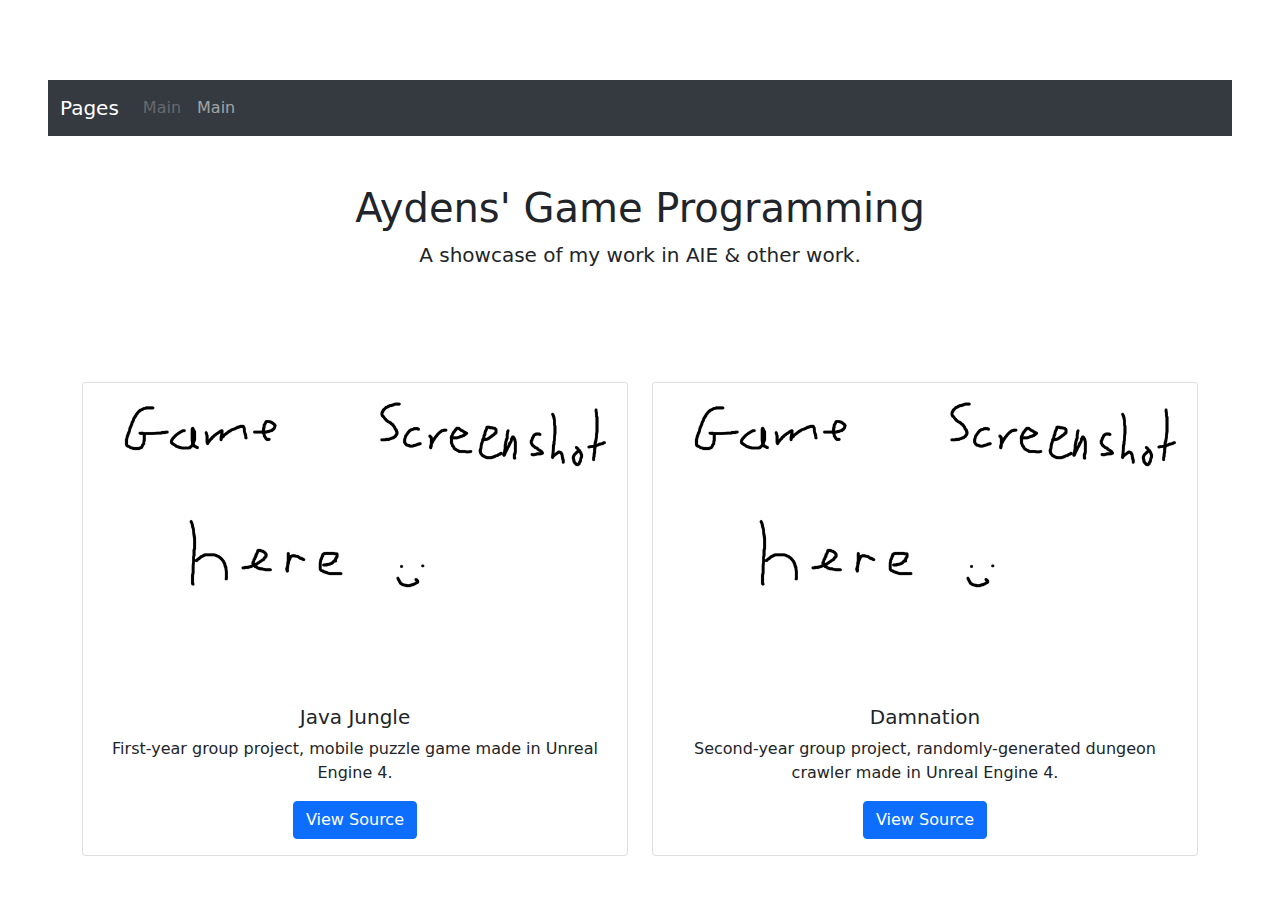
==== index.html @ 4dc9253e "Git migration" ====
<!doctype html>
<html lang="en">
  <head>
    <meta charset="utf-8">
    <meta name="viewport" content="width=device-width, initial-scale=1">
    <meta name="description" content="">
    <meta name="author" content="Ayden Rolfe // Bootstrap">
    <title>Aydens' Showcase</title>

    

    <!-- Bootstrap core CSS -->
<link href="css/bootstrap.min.css" rel="stylesheet">

    <style>
      .bd-placeholder-img {
        font-size: 1.125rem;
        text-anchor: middle;
        -webkit-user-select: none;
        -moz-user-select: none;
        -ms-user-select: none;
        user-select: none;
      }

      @media (min-width: 768px) {
        .bd-placeholder-img-lg {
          font-size: 3.5rem;
        }
      }
    </style>

    
    <!-- Custom styles for this template -->
    <link href="starter-template.css" rel="stylesheet">
  </head>
  <body>
    
<nav class="navbar navbar-expand-md navbar-dark bg-dark sticky-top">
  <div class="container-fluid">
    <a class="navbar-brand" href="#">Pages</a>
    <button class="navbar-toggler" type="button" data-toggle="collapse" data-target="#navbarsExampleDefault" aria-controls="navbarsExampleDefault" aria-expanded="false" aria-label="Toggle navigation">
      <span class="navbar-toggler-icon"></span>
    </button>

    <div class="collapse navbar-collapse" id="navbarsExampleDefault">
      <ul class="navbar-nav mr-auto mb-2 mb-md-0">
        <li class="nav-item active">
          <a class="nav-link disabled" aria-current="page" aria-disabled="true" href="#">Main</a>
        </li>
        <li class="nav-item active">
          <a class="nav-link" aria-current="page" aria-disabled="true" href="#">Main</a>
        </li>
      </ul>
    </div>
  </div>
</nav>

<main class="container">

  <div class="starter-template text-center py-5 px-3">
    <h1>Aydens' Game Programming</h1>
    <p class="lead">A showcase of my work in AIE & other work.</p>
  </div>

<div class="row">
	<div class="col-sm-6">
	<div class="card text-center mx-auto m-5" style="width: 20;">
		<img src="content/java_jungle.png" class="card-img-top" alt = "Image could not be loaded...">
		<div class="card-body">
			<h5 class="card-title">Java Jungle</h5>
			<p class="card-text">First-year group project, mobile puzzle game made in Unreal Engine 4.</p>
			<a href="#" class="btn btn-primary">View Source</a>
		</div>
	</div>
	</div>
	
	<div class="col-sm-6">
    <div class="card text-center mx-auto m-5" style="width: 20;">
		<img src="content/java_jungle.png" class="card-img-top" alt = "Image could not be loaded...">
		<div class="card-body">
			<h5 class="card-title">Damnation</h5>
			<p class="card-text">Second-year group project, randomly-generated dungeon crawler made in Unreal Engine 4.</p>
			<a href="#" class="btn btn-primary">View Source</a>
		</div>
	</div>
	</div>
	
</div>

</main><!-- /.container -->


    <script src="js/bootstrap.bundle.min.js"></script>

      
  </body>
</html>
---- starter-template.css ----
body {
  padding-top: 5rem;
  padding-left: 3rem;
  padding-right: 3rem;
}
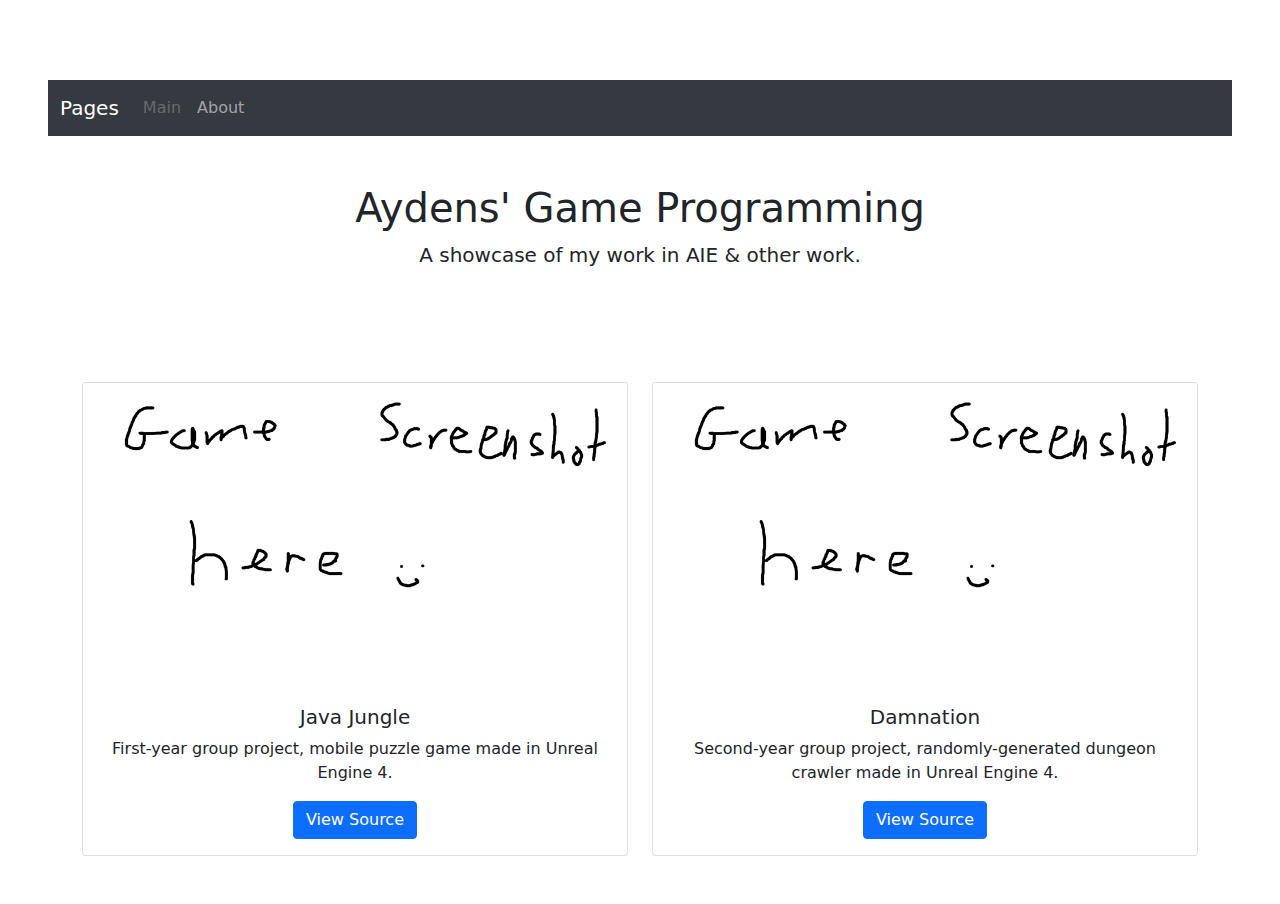
==== commit 807fcce8: "Update index.html" ====
--- a/index.html
+++ b/index.html
@@ -48,7 +48,7 @@
           <a class="nav-link disabled" aria-current="page" aria-disabled="true" href="#">Main</a>
         </li>
         <li class="nav-item active">
-          <a class="nav-link" aria-current="page" aria-disabled="true" href="#">Main</a>
+          <a class="nav-link" aria-current="page" aria-disabled="true" href="#">About</a>
         </li>
       </ul>
     </div>
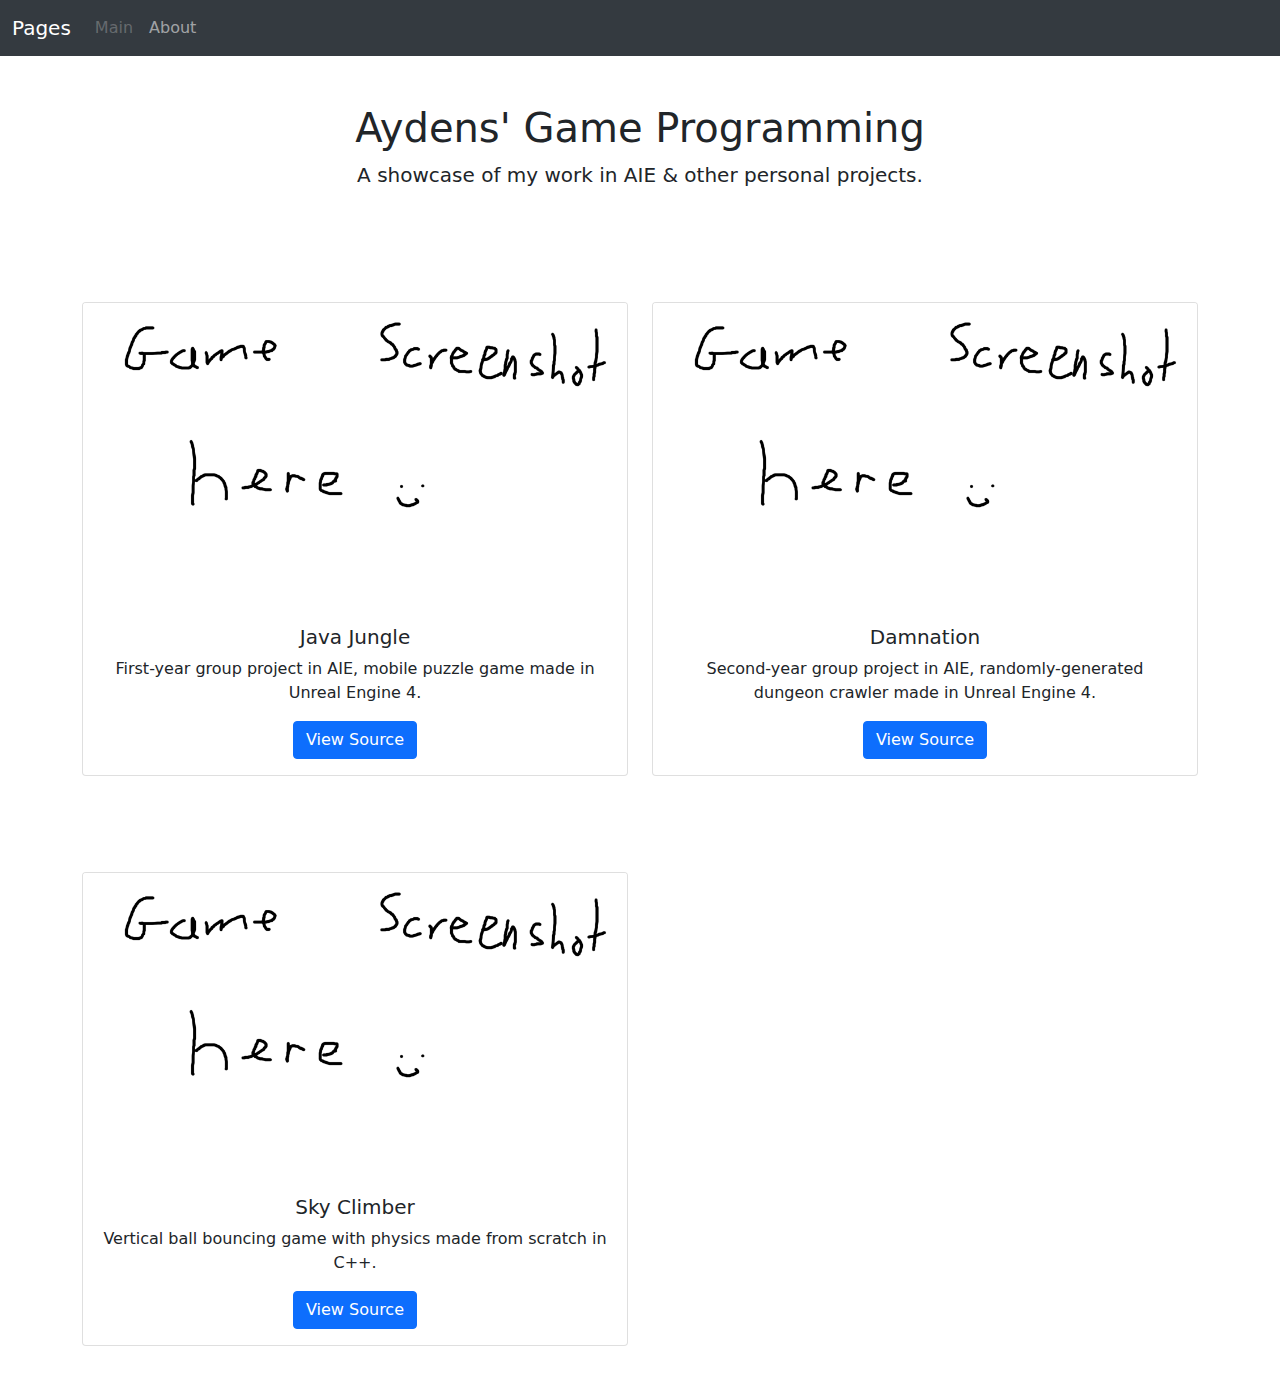
==== commit 7da2a0c0: "Added about page & physics project" ====
--- a/index.html
+++ b/index.html
@@ -59,7 +59,7 @@
 
   <div class="starter-template text-center py-5 px-3">
     <h1>Aydens' Game Programming</h1>
-    <p class="lead">A showcase of my work in AIE & other work.</p>
+    <p class="lead">A showcase of my work in AIE & other personal projects.</p>
   </div>
 
 <div class="row">
@@ -68,7 +68,7 @@
 		<img src="content/java_jungle.png" class="card-img-top" alt = "Image could not be loaded...">
 		<div class="card-body">
 			<h5 class="card-title">Java Jungle</h5>
-			<p class="card-text">First-year group project, mobile puzzle game made in Unreal Engine 4.</p>
+			<p class="card-text">First-year group project in AIE, mobile puzzle game made in Unreal Engine 4.</p>
 			<a href="#" class="btn btn-primary">View Source</a>
 		</div>
 	</div>
@@ -79,7 +79,18 @@
 		<img src="content/java_jungle.png" class="card-img-top" alt = "Image could not be loaded...">
 		<div class="card-body">
 			<h5 class="card-title">Damnation</h5>
-			<p class="card-text">Second-year group project, randomly-generated dungeon crawler made in Unreal Engine 4.</p>
+			<p class="card-text">Second-year group project in AIE, randomly-generated dungeon crawler made in Unreal Engine 4.</p>
+			<a href="#" class="btn btn-primary">View Source</a>
+		</div>
+	</div>
+	</div>
+	
+	<div class="col-sm-6">
+    <div class="card text-center mx-auto m-5" style="width: 20;">
+		<img src="content/java_jungle.png" class="card-img-top" alt = "Image could not be loaded...">
+		<div class="card-body">
+			<h5 class="card-title">Sky Climber</h5>
+			<p class="card-text">Vertical ball bouncing game with physics made from scratch in C++.</p>
 			<a href="#" class="btn btn-primary">View Source</a>
 		</div>
 	</div>
--- a/starter-template.css
+++ b/starter-template.css
@@ -1,5 +1,5 @@
 body {
-  padding-top: 5rem;
-  padding-left: 3rem;
-  padding-right: 3rem;
+  padding-top: 0rem;
+  padding-left: 0rem;
+  padding-right: 0rem;
 }
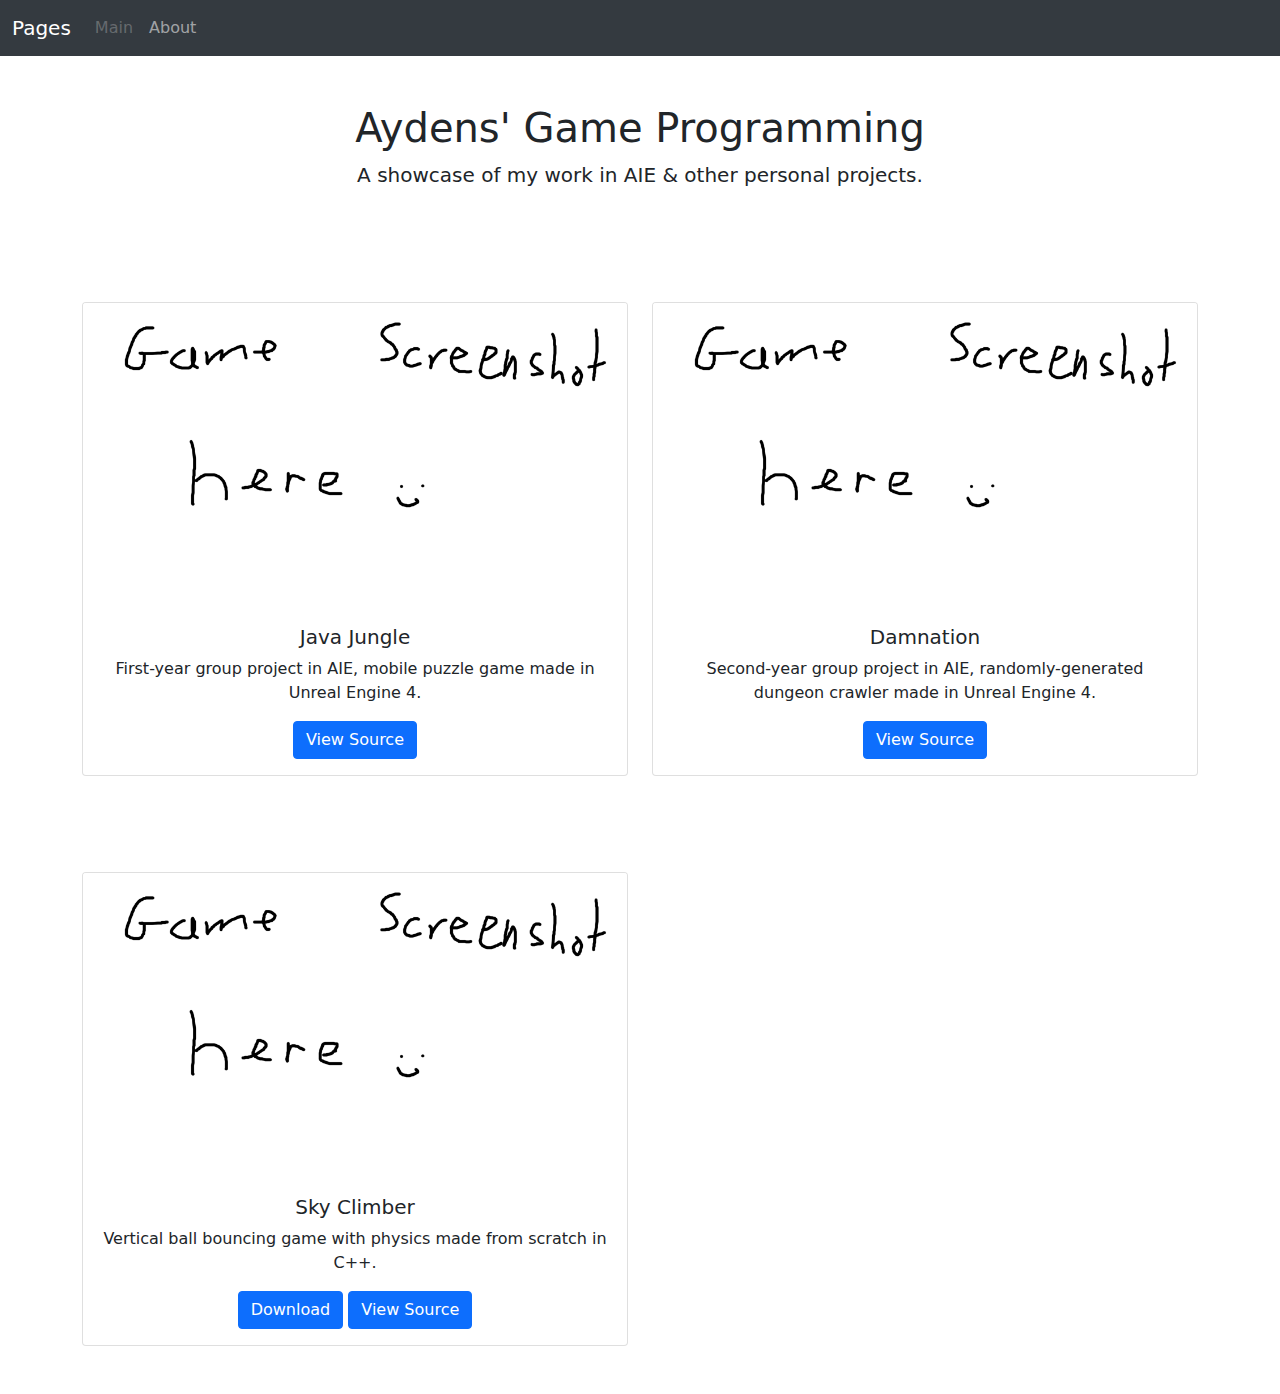
==== commit fdb32287: "Added Sky Climber build" ====
--- a/index.html
+++ b/index.html
@@ -91,7 +91,8 @@
 		<div class="card-body">
 			<h5 class="card-title">Sky Climber</h5>
 			<p class="card-text">Vertical ball bouncing game with physics made from scratch in C++.</p>
-			<a href="#" class="btn btn-primary">View Source</a>
+			<a href="#" class="btn btn-primary">Download</a>
+			<a href="/project-builds/SkyClimber.zip" download class="btn btn-primary">View Source</a>
 		</div>
 	</div>
 	</div>
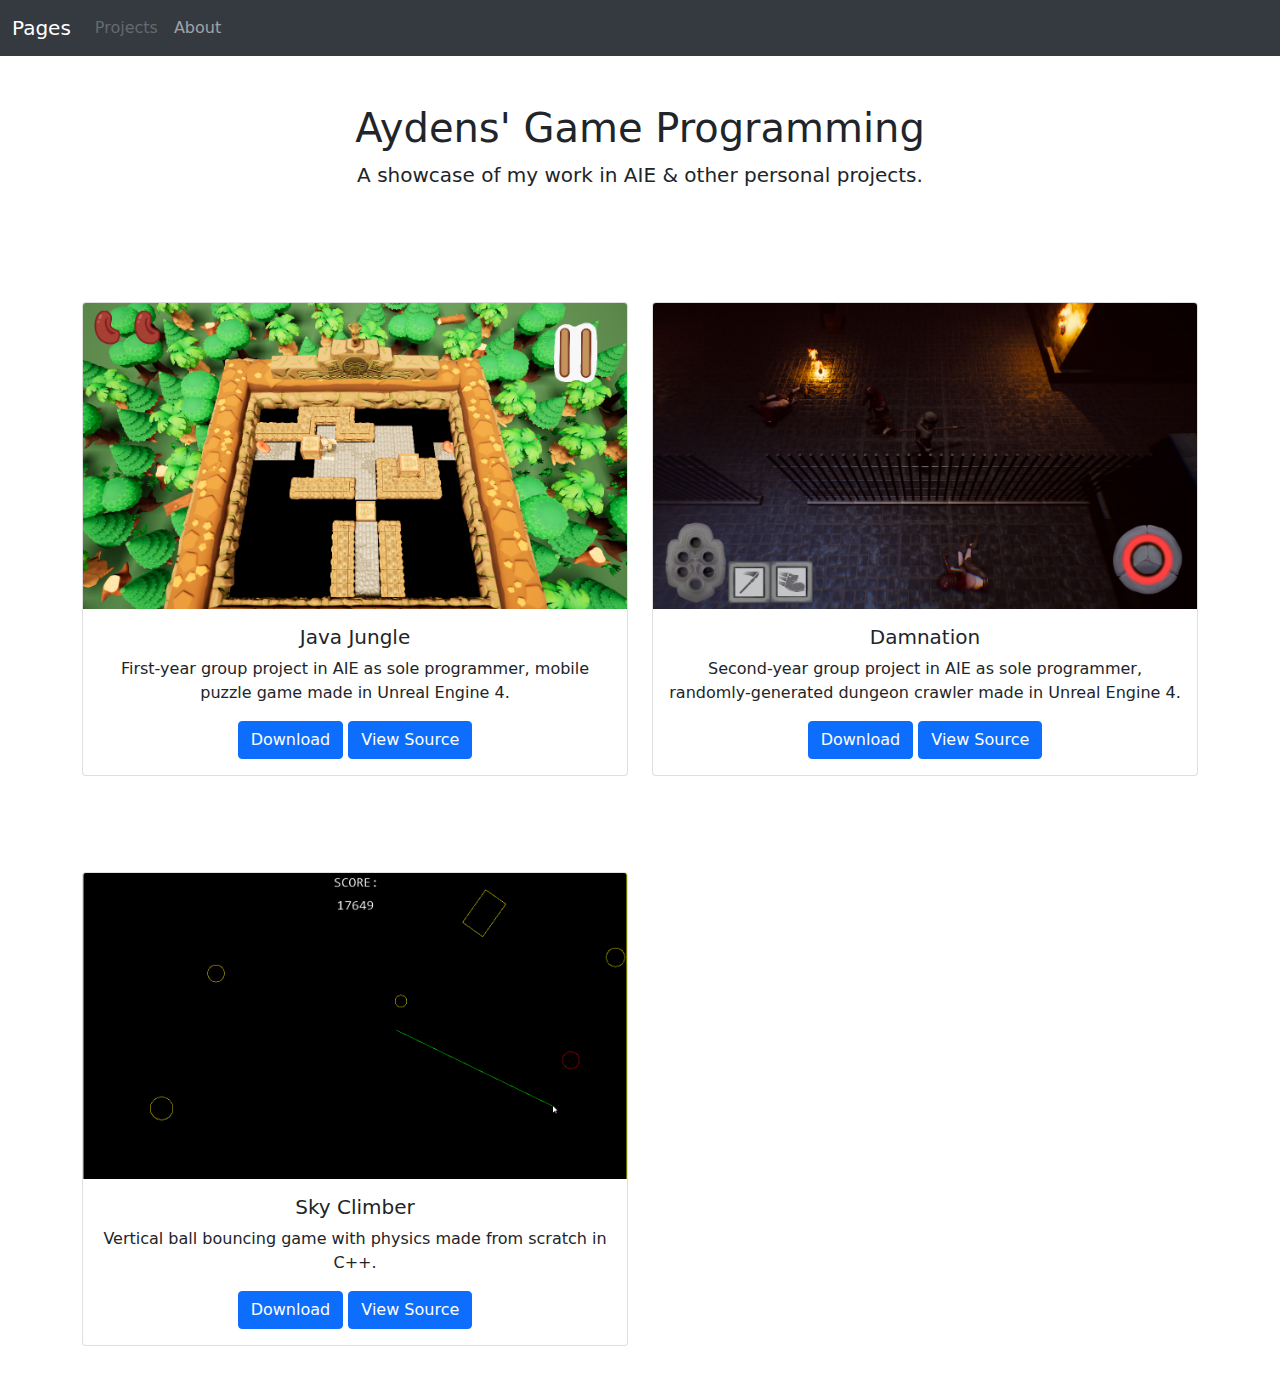
==== commit 343b4506: "Images & Links" ====
--- a/index.html
+++ b/index.html
@@ -45,10 +45,10 @@
     <div class="collapse navbar-collapse" id="navbarsExampleDefault">
       <ul class="navbar-nav mr-auto mb-2 mb-md-0">
         <li class="nav-item active">
-          <a class="nav-link disabled" aria-current="page" aria-disabled="true" href="#">Main</a>
+          <a class="nav-link disabled" aria-current="page" aria-disabled="true" href="index.html">Projects</a>
         </li>
         <li class="nav-item active">
-          <a class="nav-link" aria-current="page" aria-disabled="true" href="#">About</a>
+          <a class="nav-link" aria-current="page" aria-disabled="true" href="about.html">About</a>
         </li>
       </ul>
     </div>
@@ -68,31 +68,33 @@
 		<img src="content/java_jungle.png" class="card-img-top" alt = "Image could not be loaded...">
 		<div class="card-body">
 			<h5 class="card-title">Java Jungle</h5>
-			<p class="card-text">First-year group project in AIE, mobile puzzle game made in Unreal Engine 4.</p>
-			<a href="#" class="btn btn-primary">View Source</a>
+			<p class="card-text">First-year group project in AIE as sole programmer, mobile puzzle game made in Unreal Engine 4.</p>
+			<a href="https://drive.google.com/file/d/1VDAU59h4g90MaSRUMnGSvLMK_nhSDHfS/view?usp=sharing" download class="btn btn-primary">Download</a>
+			<a href="https://github.com/Ayden-Rolfe/Java-Jungle" class="btn btn-primary">View Source</a>
 		</div>
 	</div>
 	</div>
 	
 	<div class="col-sm-6">
     <div class="card text-center mx-auto m-5" style="width: 20;">
-		<img src="content/java_jungle.png" class="card-img-top" alt = "Image could not be loaded...">
+		<img src="content/damnation.jpg" class="card-img-top" alt = "Image could not be loaded...">
 		<div class="card-body">
 			<h5 class="card-title">Damnation</h5>
-			<p class="card-text">Second-year group project in AIE, randomly-generated dungeon crawler made in Unreal Engine 4.</p>
-			<a href="#" class="btn btn-primary">View Source</a>
+			<p class="card-text">Second-year group project in AIE as sole programmer, randomly-generated dungeon crawler made in Unreal Engine 4.</p>
+			<a href="https://drive.google.com/file/d/1a6ZDR5N9i_uADbWahxZ0Kbmwo2Q545a3/view?usp=sharing" download class="btn btn-primary">Download</a>
+			<a href="https://github.com/Ayden-Rolfe/Damnation" class="btn btn-primary">View Source</a>
 		</div>
 	</div>
 	</div>
 	
 	<div class="col-sm-6">
     <div class="card text-center mx-auto m-5" style="width: 20;">
-		<img src="content/java_jungle.png" class="card-img-top" alt = "Image could not be loaded...">
+		<img src="content/sky_climber.png" class="card-img-top" alt = "Image could not be loaded...">
 		<div class="card-body">
 			<h5 class="card-title">Sky Climber</h5>
 			<p class="card-text">Vertical ball bouncing game with physics made from scratch in C++.</p>
-			<a href="#" class="btn btn-primary">Download</a>
-			<a href="/project-builds/SkyClimber.zip" download class="btn btn-primary">View Source</a>
+			<a href="https://drive.google.com/file/d/1TA_l4bab__OXiWtLyTB0dwQYdmSGYKsK/view?usp=sharing" class="btn btn-primary">Download</a>
+			<a href="https://github.com/Ayden-Rolfe/HamPhys" class="btn btn-primary">View Source</a>
 		</div>
 	</div>
 	</div>
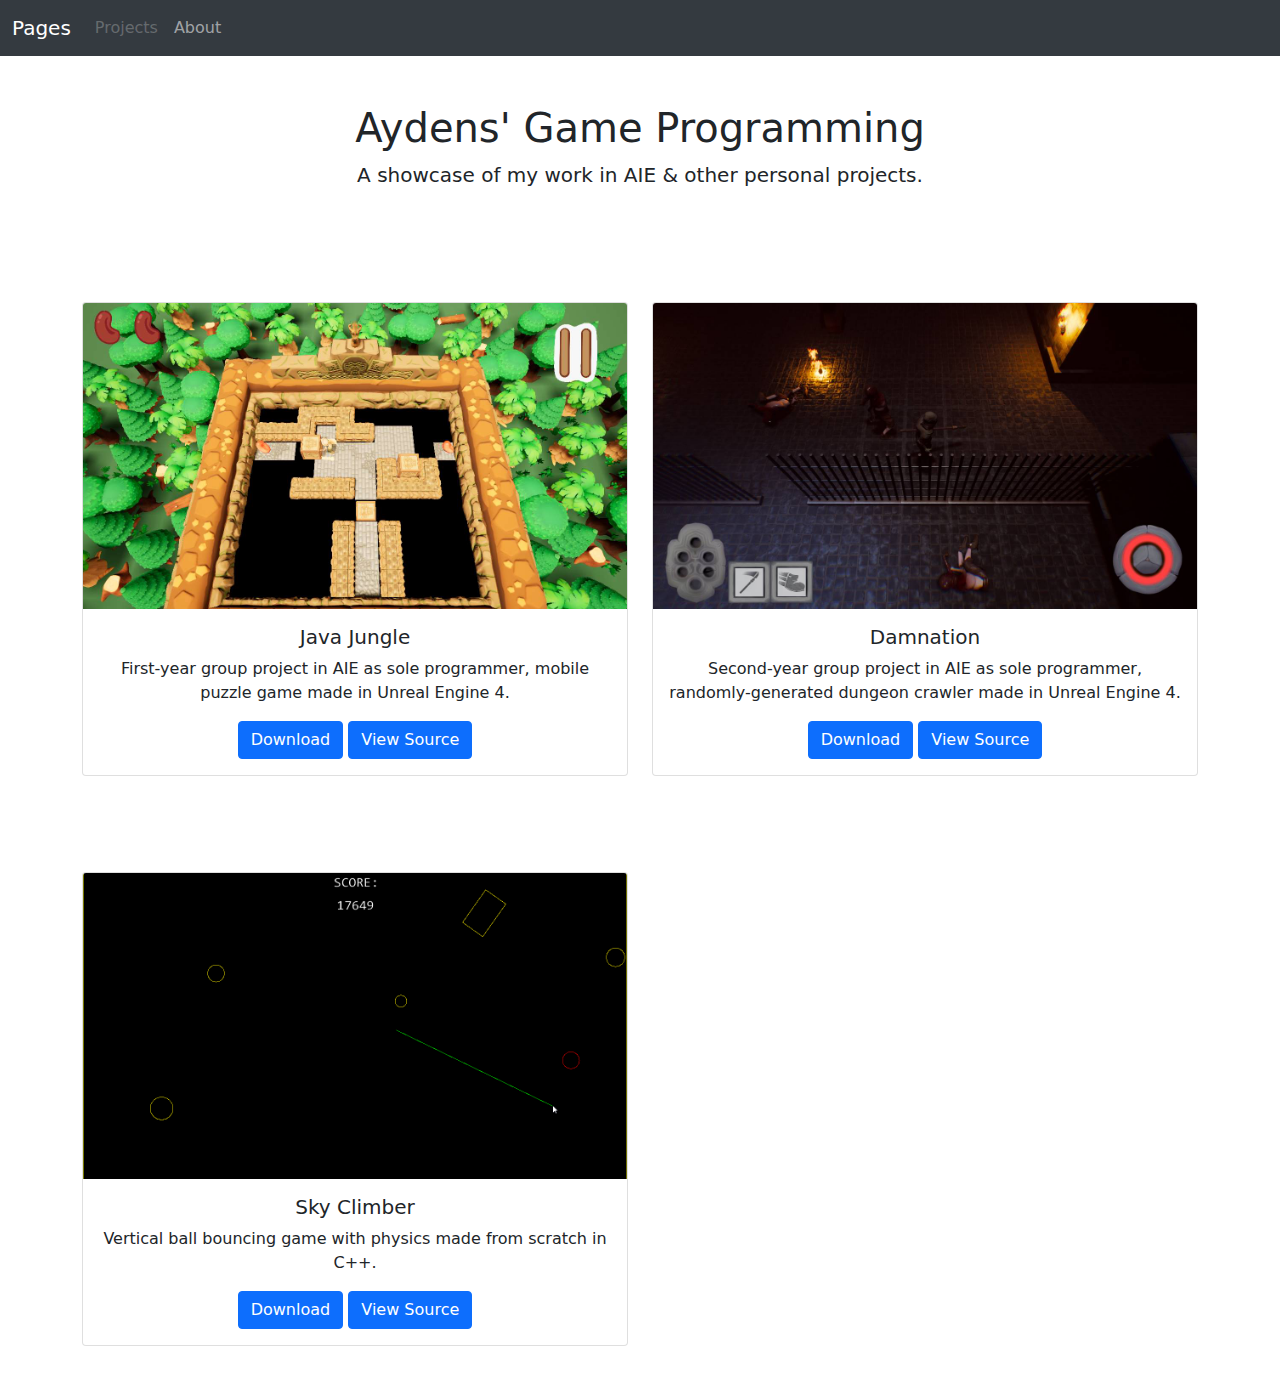
==== commit b38b75f7: "Image size reduction & resume added" ====
--- a/index.html
+++ b/index.html
@@ -29,7 +29,6 @@
       }
     </style>
 
-    
     <!-- Custom styles for this template -->
     <link href="starter-template.css" rel="stylesheet">
   </head>
@@ -57,15 +56,15 @@
 
 <main class="container">
 
-  <div class="starter-template text-center py-5 px-3">
-    <h1>Aydens' Game Programming</h1>
-    <p class="lead">A showcase of my work in AIE & other personal projects.</p>
-  </div>
+<div class="starter-template text-center py-5 px-3">
+	<h1>Aydens' Game Programming</h1>
+	<p class="lead">A showcase of my work in AIE & other personal projects.</p>
+</div>
 
 <div class="row">
 	<div class="col-sm-6">
 	<div class="card text-center mx-auto m-5" style="width: 20;">
-		<img src="content/java_jungle.png" class="card-img-top" alt = "Image could not be loaded...">
+		<img src="content/java_jungle.jpg" class="card-img-top" alt = "Image could not be loaded...">
 		<div class="card-body">
 			<h5 class="card-title">Java Jungle</h5>
 			<p class="card-text">First-year group project in AIE as sole programmer, mobile puzzle game made in Unreal Engine 4.</p>
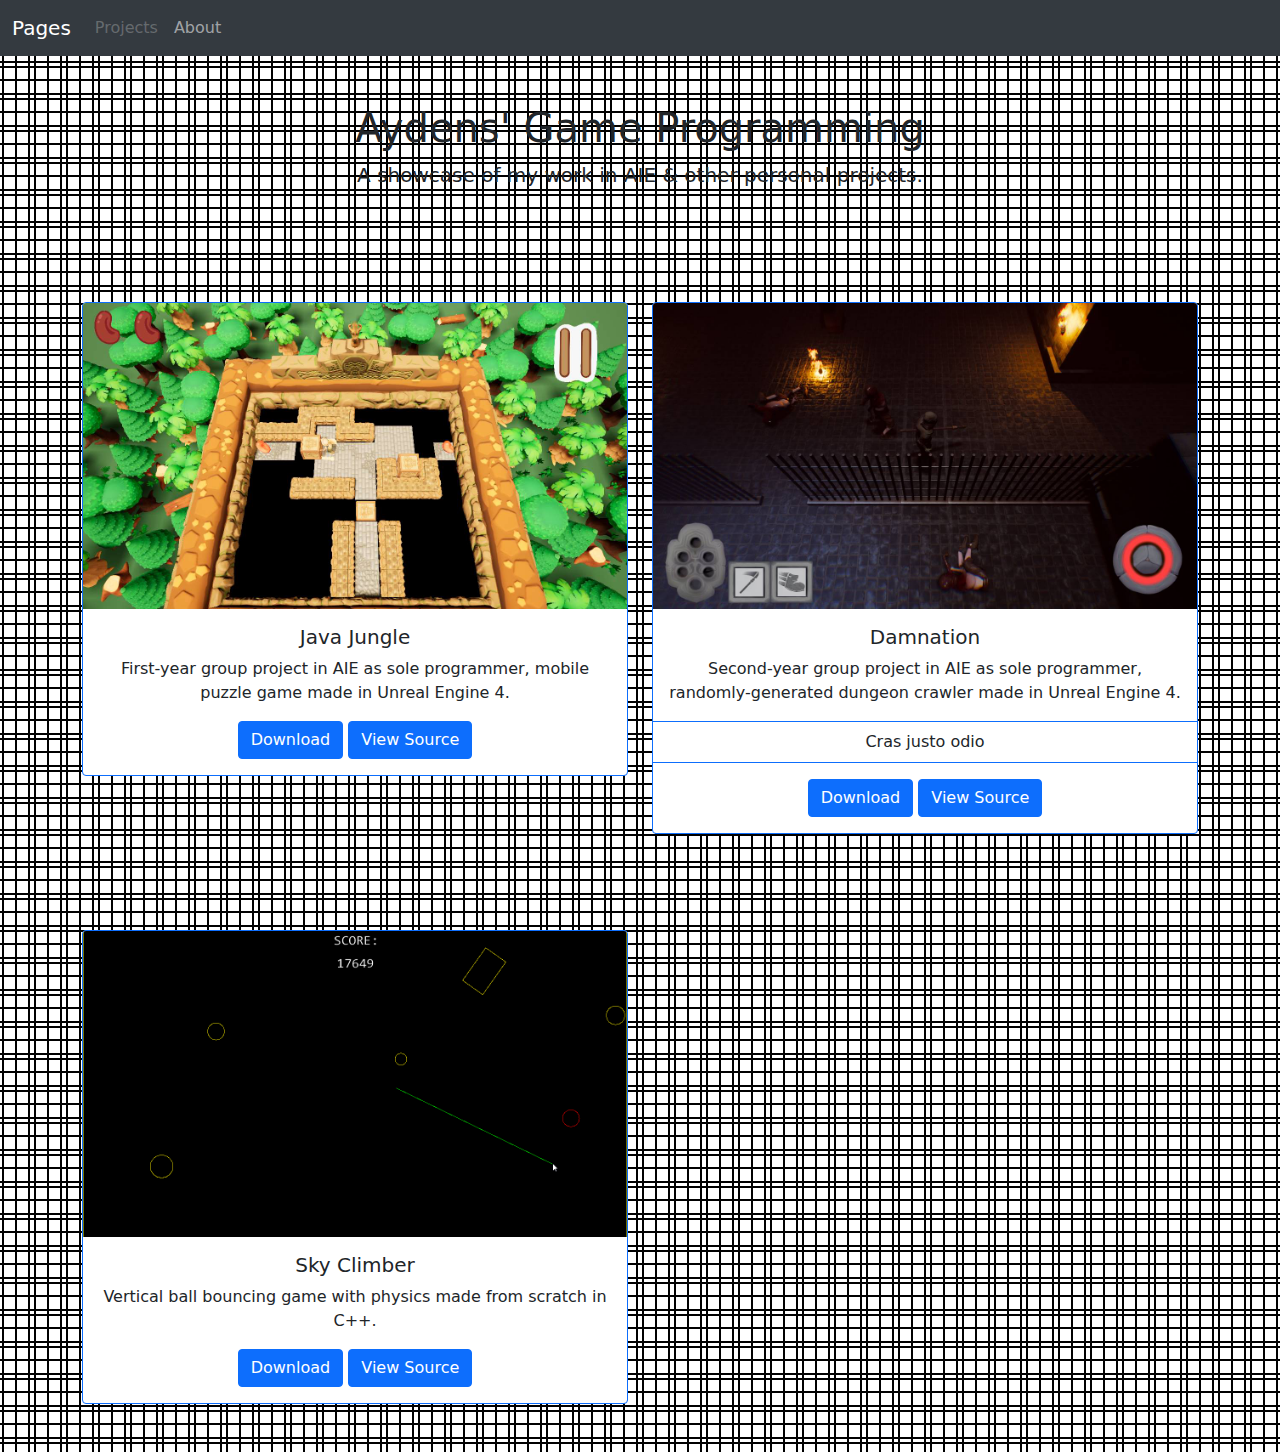
==== commit 03141656: "Testing changes" ====
--- a/index.html
+++ b/index.html
@@ -1,110 +1,116 @@
-<!doctype html>
+﻿<!doctype html>
 <html lang="en">
-  <head>
+
+<head>
     <meta charset="utf-8">
     <meta name="viewport" content="width=device-width, initial-scale=1">
     <meta name="description" content="">
     <meta name="author" content="Ayden Rolfe // Bootstrap">
     <title>Aydens' Showcase</title>
 
-    
+
 
     <!-- Bootstrap core CSS -->
-<link href="css/bootstrap.min.css" rel="stylesheet">
+    <link href="css/bootstrap.min.css" rel="stylesheet">
 
     <style>
-      .bd-placeholder-img {
-        font-size: 1.125rem;
-        text-anchor: middle;
-        -webkit-user-select: none;
-        -moz-user-select: none;
-        -ms-user-select: none;
-        user-select: none;
-      }
+        .bd-placeholder-img {
+            font-size: 1.125rem;
+            text-anchor: middle;
+            -webkit-user-select: none;
+            -moz-user-select: none;
+            -ms-user-select: none;
+            user-select: none;
+        }
 
-      @media (min-width: 768px) {
-        .bd-placeholder-img-lg {
-          font-size: 3.5rem;
+        @media (min-width: 768px) {
+            .bd-placeholder-img-lg {
+                font-size: 3.5rem;
+            }
         }
-      }
     </style>
 
     <!-- Custom styles for this template -->
     <link href="starter-template.css" rel="stylesheet">
-  </head>
-  <body>
-    
-<nav class="navbar navbar-expand-md navbar-dark bg-dark sticky-top">
-  <div class="container-fluid">
-    <a class="navbar-brand" href="#">Pages</a>
-    <button class="navbar-toggler" type="button" data-toggle="collapse" data-target="#navbarsExampleDefault" aria-controls="navbarsExampleDefault" aria-expanded="false" aria-label="Toggle navigation">
-      <span class="navbar-toggler-icon"></span>
-    </button>
+</head>
 
-    <div class="collapse navbar-collapse" id="navbarsExampleDefault">
-      <ul class="navbar-nav mr-auto mb-2 mb-md-0">
-        <li class="nav-item active">
-          <a class="nav-link disabled" aria-current="page" aria-disabled="true" href="index.html">Projects</a>
-        </li>
-        <li class="nav-item active">
-          <a class="nav-link" aria-current="page" aria-disabled="true" href="about.html">About</a>
-        </li>
-      </ul>
-    </div>
-  </div>
-</nav>
+<body>
 
-<main class="container">
+    <nav class="navbar navbar-expand-md navbar-dark bg-dark sticky-top">
+        <div class="container-fluid">
+            <a class="navbar-brand" href="#">Pages</a>
+            <button class="navbar-toggler" type="button" data-toggle="collapse" data-target="#navbarsExampleDefault" aria-controls="navbarsExampleDefault" aria-expanded="false" aria-label="Toggle navigation">
+                <span class="navbar-toggler-icon"></span>
+            </button>
 
-<div class="starter-template text-center py-5 px-3">
-	<h1>Aydens' Game Programming</h1>
-	<p class="lead">A showcase of my work in AIE & other personal projects.</p>
-</div>
+            <div class="collapse navbar-collapse" id="navbarsExampleDefault">
+                <ul class="navbar-nav mr-auto mb-2 mb-md-0">
+                    <li class="nav-item active">
+                        <a class="nav-link disabled" aria-current="page" aria-disabled="true" href="index.html">Projects</a>
+                    </li>
+                    <li class="nav-item active">
+                        <a class="nav-link" aria-current="page" aria-disabled="true" href="about.html">About</a>
+                    </li>
+                </ul>
+            </div>
+        </div>
+    </nav>
 
-<div class="row">
-	<div class="col-sm-6">
-	<div class="card text-center mx-auto m-5" style="width: 20;">
-		<img src="content/java_jungle.jpg" class="card-img-top" alt = "Image could not be loaded...">
-		<div class="card-body">
-			<h5 class="card-title">Java Jungle</h5>
-			<p class="card-text">First-year group project in AIE as sole programmer, mobile puzzle game made in Unreal Engine 4.</p>
-			<a href="https://drive.google.com/file/d/1VDAU59h4g90MaSRUMnGSvLMK_nhSDHfS/view?usp=sharing" download class="btn btn-primary">Download</a>
-			<a href="https://github.com/Ayden-Rolfe/Java-Jungle" class="btn btn-primary">View Source</a>
-		</div>
-	</div>
-	</div>
-	
-	<div class="col-sm-6">
-    <div class="card text-center mx-auto m-5" style="width: 20;">
-		<img src="content/damnation.jpg" class="card-img-top" alt = "Image could not be loaded...">
-		<div class="card-body">
-			<h5 class="card-title">Damnation</h5>
-			<p class="card-text">Second-year group project in AIE as sole programmer, randomly-generated dungeon crawler made in Unreal Engine 4.</p>
-			<a href="https://drive.google.com/file/d/1a6ZDR5N9i_uADbWahxZ0Kbmwo2Q545a3/view?usp=sharing" download class="btn btn-primary">Download</a>
-			<a href="https://github.com/Ayden-Rolfe/Damnation" class="btn btn-primary">View Source</a>
-		</div>
-	</div>
-	</div>
-	
-	<div class="col-sm-6">
-    <div class="card text-center mx-auto m-5" style="width: 20;">
-		<img src="content/sky_climber.png" class="card-img-top" alt = "Image could not be loaded...">
-		<div class="card-body">
-			<h5 class="card-title">Sky Climber</h5>
-			<p class="card-text">Vertical ball bouncing game with physics made from scratch in C++.</p>
-			<a href="https://drive.google.com/file/d/1TA_l4bab__OXiWtLyTB0dwQYdmSGYKsK/view?usp=sharing" class="btn btn-primary">Download</a>
-			<a href="https://github.com/Ayden-Rolfe/HamPhys" class="btn btn-primary">View Source</a>
-		</div>
-	</div>
-	</div>
-	
-</div>
+    <main class="container">
 
-</main><!-- /.container -->
+        <div class="starter-template text-center py-5 px-3">
+            <h1>Aydens' Game Programming</h1>
+            <p class="lead">A showcase of my work in AIE & other personal projects.</p>
+        </div>
+
+        <div class="row">
+            <div class="col-sm-6">
+                <div class="card text-center mx-auto m-5 border-primary" style="width: 20;">
+                    <img src="content/java_jungle.jpg" class="card-img-top" alt="Image could not be loaded...">
+                    <div class="card-body">
+                        <h5 class="card-title">Java Jungle</h5>
+                        <p class="card-text">First-year group project in AIE as sole programmer, mobile puzzle game made in Unreal Engine 4.</p>
+                        <a href="https://drive.google.com/file/d/1a6ZDR5N9i_uADbWahxZ0Kbmwo2Q545a3/view?usp=sharing" download class="btn btn-primary">Download</a>
+						<a href="https://github.com/Ayden-Rolfe/Java-Jungle" class="btn btn-primary">View Source</a>
+                    </div>
+                </div>
+            </div>
+            <div class="col-sm-6">
+                <div class="card text-center mx-auto m-5 border-primary">
+                    <img src="content/damnation.jpg" class="card-img-top" alt="Damnation Preview Image">
+                    <div class="card-body">
+                        <h5 class="card-title">Damnation</h5>
+                        <p class="card-text">Second-year group project in AIE as sole programmer, randomly-generated dungeon crawler made in Unreal Engine 4.</p>
+                    </div>
+                    <ul class="list-group list-group-flush">
+                        <li class="list-group-item">Cras justo odio</li>
+                    </ul>
+                    <div class="card-body">
+					    <a href="https://drive.google.com/file/d/1VDAU59h4g90MaSRUMnGSvLMK_nhSDHfS/view?usp=sharing" download class="btn btn-primary">Download</a>
+                        <a href="https://github.com/Ayden-Rolfe/Damnation" class="btn btn-primary">View Source</a>
+                    </div>
+                </div>
+            </div>
+
+            <div class="col-sm-6">
+                <div class="card text-center mx-auto m-5 border-primary" style="width: 20;">
+                    <img src="content/sky_climber.png" class="card-img-top" alt="Image could not be loaded...">
+                    <div class="card-body">
+                        <h5 class="card-title">Sky Climber</h5>
+                        <p class="card-text">Vertical ball bouncing game with physics made from scratch in C++.</p>
+                        <a href="https://drive.google.com/file/d/1TA_l4bab__OXiWtLyTB0dwQYdmSGYKsK/view?usp=sharing" class="btn btn-primary">Download</a>
+                        <a href="https://github.com/Ayden-Rolfe/HamPhys" class="btn btn-primary">View Source</a>
+                    </div>
+                </div>
+            </div>
+
+        </div>
+
+    </main><!-- /.container -->
 
 
     <script src="js/bootstrap.bundle.min.js"></script>
 
-      
-  </body>
+
+</body>
 </html>
--- a/starter-template.css
+++ b/starter-template.css
@@ -2,4 +2,6 @@
   padding-top: 0rem;
   padding-left: 0rem;
   padding-right: 0rem;
+  background-image: url("content/bg.png");
+  background-repeat: repeat;
 }
